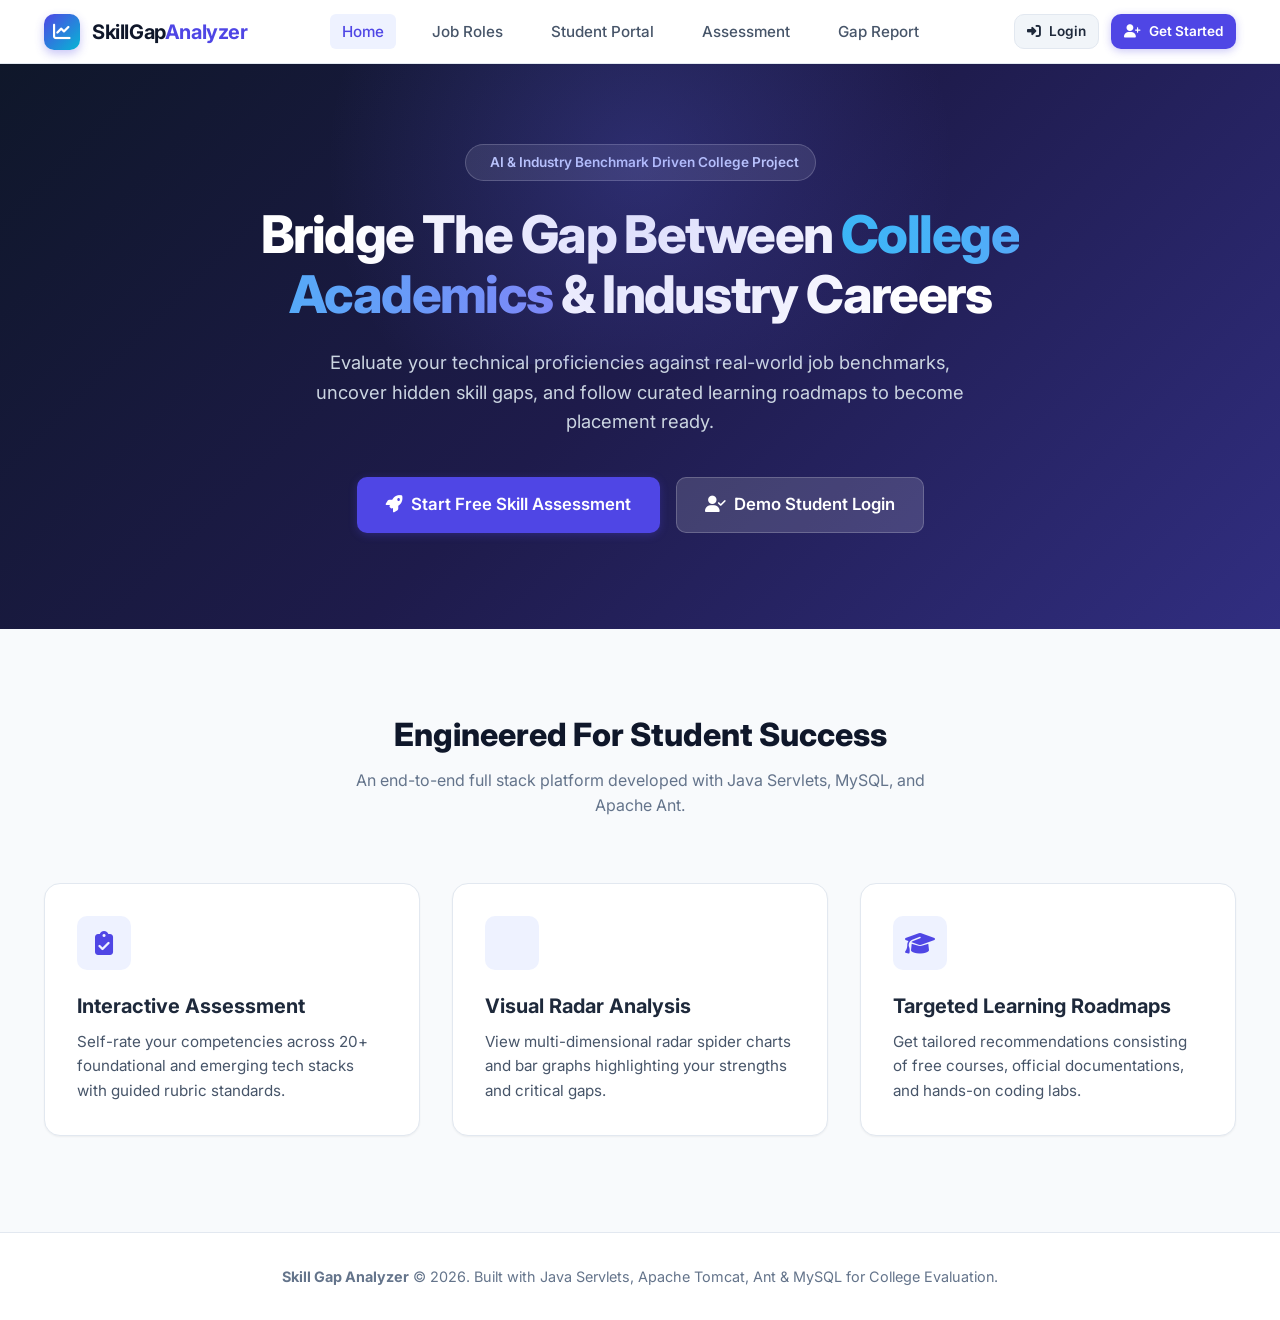
==== WebContent/index.html @ 9c246bdf "feat: complete Skill Gap Analyzer college project with Servlets, MySQL, Ant and Modern UI" ====
<!DOCTYPE html>
<html lang="en">
<head>
  <meta charset="UTF-8">
  <meta name="viewport" content="width=device-width, initial-scale=1.0">
  <title>Skill Gap Analyzer | College Student Placement & Career Readiness Portal</title>
  <link rel="preconnect" href="https://fonts.googleapis.com">
  <link rel="preconnect" href="https://fonts.gstatic.com" crossorigin>
  <link href="https://fonts.googleapis.com/css2?family=Inter:wght@400;500;600;700;800&display=swap" rel="stylesheet">
  <link rel="stylesheet" href="https://cdnjs.cloudflare.com/ajax/libs/font-awesome/6.4.0/css/all.min.css">
  <link rel="stylesheet" href="assets/css/global.css">
  <style>
    .hero-section {
      background: linear-gradient(135deg, #0f172a 0%, #1e1b4b 50%, #312e81 100%);
      color: var(--white);
      padding: 5rem 1.5rem 6rem;
      text-align: center;
      position: relative;
      overflow: hidden;
    }
    .hero-section::before {
      content: "";
      position: absolute;
      top: -100px; left: 50%;
      transform: translateX(-50%);
      width: 800px; height: 400px;
      background: radial-gradient(circle, rgba(99, 102, 241, 0.25) 0%, transparent 70%);
      pointer-events: none;
    }
    .hero-badge {
      display: inline-flex;
      align-items: center;
      gap: 0.5rem;
      background: rgba(255, 255, 255, 0.1);
      border: 1px solid rgba(255, 255, 255, 0.2);
      padding: 0.4rem 1rem;
      border-radius: var(--radius-full);
      font-size: 0.85rem;
      font-weight: 600;
      color: #c7d2fe;
      margin-bottom: 1.5rem;
    }
    .hero-title {
      font-size: 3.25rem;
      font-weight: 800;
      letter-spacing: -0.03em;
      line-height: 1.15;
      max-width: 860px;
      margin: 0 auto 1.5rem;
    }
    .hero-title span {
      background: linear-gradient(90deg, #38bdf8, #818cf8);
      -webkit-background-clip: text;
      -webkit-text-fill-color: transparent;
    }
    .hero-lead {
      font-size: 1.15rem;
      color: #cbd5e1;
      max-width: 680px;
      margin: 0 auto 2.5rem;
      line-height: 1.6;
    }
    .hero-cta {
      display: flex;
      justify-content: center;
      gap: 1rem;
      flex-wrap: wrap;
    }
    .feature-grid {
      display: grid;
      grid-template-columns: repeat(auto-fit, minmax(300px, 1fr));
      gap: 2rem;
      margin: 4rem 0;
    }
    .feature-card {
      background: var(--white);
      border: 1px solid var(--slate-200);
      border-radius: var(--radius-lg);
      padding: 2rem;
      box-shadow: var(--shadow-sm);
      transition: all var(--transition-normal);
    }
    .feature-card:hover {
      transform: translateY(-4px);
      box-shadow: var(--shadow-xl);
      border-color: var(--primary);
    }
    .feature-icon {
      width: 54px;
      height: 54px;
      border-radius: var(--radius-md);
      background: var(--primary-light);
      color: var(--primary);
      display: flex;
      align-items: center;
      justify-content: center;
      font-size: 1.5rem;
      margin-bottom: 1.25rem;
    }
    @media (max-width: 768px) {
      .hero-title { font-size: 2.25rem; }
    }
  </style>
</head>
<body>

  <!-- Navigation Bar -->
  <nav class="navbar">
    <div class="nav-container">
      <a href="index.html" class="brand-logo">
        <div class="brand-icon"><i class="fas fa-chart-line"></i></div>
        <span>SkillGap<span style="color: var(--primary);">Analyzer</span></span>
      </a>

      <ul class="nav-links">
        <li><a href="index.html" class="nav-link active">Home</a></li>
        <li><a href="roles.html" class="nav-link">Job Roles</a></li>
        <li><a href="dashboard.html" class="nav-link">Student Portal</a></li>
        <li><a href="assessment.html" class="nav-link">Assessment</a></li>
        <li><a href="analysis.html" class="nav-link">Gap Report</a></li>
      </ul>

      <div class="nav-auth">
        <a href="login.html" class="btn btn-secondary btn-sm"><i class="fas fa-sign-in-alt"></i> Login</a>
        <a href="register.html" class="btn btn-primary btn-sm"><i class="fas fa-user-plus"></i> Get Started</a>
      </div>
    </div>
  </nav>

  <!-- Hero Section -->
  <section class="hero-section">
    <div class="hero-badge">
      <i class="fas fa-sparkles"></i> AI & Industry Benchmark Driven College Project
    </div>
    <h1 class="hero-title">Bridge The Gap Between <span>College Academics</span> & Industry Careers</h1>
    <p class="hero-lead">
      Evaluate your technical proficiencies against real-world job benchmarks, uncover hidden skill gaps, and follow curated learning roadmaps to become placement ready.
    </p>
    <div class="hero-cta">
      <a href="register.html" class="btn btn-primary btn-lg">
        <i class="fas fa-rocket"></i> Start Free Skill Assessment
      </a>
      <a href="login.html" class="btn btn-secondary btn-lg" style="background: rgba(255,255,255,0.15); color: white; border: 1px solid rgba(255,255,255,0.2);">
        <i class="fas fa-user-check"></i> Demo Student Login
      </a>
    </div>
  </section>

  <!-- Main Container -->
  <main class="main-content">
    <div style="text-align: center; max-width: 600px; margin: 3rem auto 1rem;">
      <h2 style="font-size: 2rem; font-weight: 800; color: var(--dark-900);">Engineered For Student Success</h2>
      <p style="color: var(--slate-500); margin-top: 0.5rem;">
        An end-to-end full stack platform developed with Java Servlets, MySQL, and Apache Ant.
      </p>
    </div>

    <!-- Features Grid -->
    <div class="feature-grid">
      <div class="feature-card">
        <div class="feature-icon"><i class="fas fa-clipboard-check"></i></div>
        <h3 style="font-size: 1.25rem; font-weight: 700; margin-bottom: 0.5rem;">Interactive Assessment</h3>
        <p style="color: var(--slate-600); font-size: 0.95rem;">
          Self-rate your competencies across 20+ foundational and emerging tech stacks with guided rubric standards.
        </p>
      </div>

      <div class="feature-card">
        <div class="feature-icon"><i class="fas fa-radar"></i></div>
        <h3 style="font-size: 1.25rem; font-weight: 700; margin-bottom: 0.5rem;">Visual Radar Analysis</h3>
        <p style="color: var(--slate-600); font-size: 0.95rem;">
          View multi-dimensional radar spider charts and bar graphs highlighting your strengths and critical gaps.
        </p>
      </div>

      <div class="feature-card">
        <div class="feature-icon"><i class="fas fa-graduation-cap"></i></div>
        <h3 style="font-size: 1.25rem; font-weight: 700; margin-bottom: 0.5rem;">Targeted Learning Roadmaps</h3>
        <p style="color: var(--slate-600); font-size: 0.95rem;">
          Get tailored recommendations consisting of free courses, official documentations, and hands-on coding labs.
        </p>
      </div>
    </div>
  </main>

  <!-- Footer -->
  <footer class="footer">
    <p><strong>Skill Gap Analyzer</strong> &copy; 2026. Built with Java Servlets, Apache Tomcat, Ant & MySQL for College Evaluation.</p>
  </footer>

  <script src="assets/js/api.js"></script>
</body>
</html>
---- WebContent/assets/css/global.css ----
/* =====================================================================
   Skill Gap Analyzer - Global Stylesheet
   Modern, Clean, Responsive Design System
   ===================================================================== */

:root {
  --primary: #4f46e5;
  --primary-hover: #4338ca;
  --primary-light: #eef2ff;
  --primary-subtle: rgba(79, 70, 229, 0.1);
  --secondary: #06b6d4;
  --secondary-hover: #0891b2;
  --accent: #8b5cf6;

  --success: #10b981;
  --success-bg: #ecfdf5;
  --warning: #f59e0b;
  --warning-bg: #fffbeb;
  --danger: #ef4444;
  --danger-bg: #fef2f2;
  --info: #3b82f6;

  --dark-900: #0f172a;
  --dark-800: #1e293b;
  --dark-700: #334155;
  --slate-600: #475569;
  --slate-500: #64748b;
  --slate-400: #94a3b8;
  --slate-300: #cbd5e1;
  --slate-200: #e2e8f0;
  --slate-100: #f1f5f9;
  --slate-50: #f8fafc;
  --white: #ffffff;

  --font-sans: 'Inter', -apple-system, BlinkMacSystemFont, 'Segoe UI', Roboto, sans-serif;
  --radius-sm: 6px;
  --radius-md: 10px;
  --radius-lg: 16px;
  --radius-full: 9999px;

  --shadow-sm: 0 1px 2px 0 rgba(0, 0, 0, 0.05);
  --shadow-md: 0 4px 6px -1px rgba(0, 0, 0, 0.08), 0 2px 4px -2px rgba(0, 0, 0, 0.05);
  --shadow-lg: 0 10px 15px -3px rgba(0, 0, 0, 0.08), 0 4px 6px -4px rgba(0, 0, 0, 0.04);
  --shadow-xl: 0 20px 25px -5px rgba(0, 0, 0, 0.1), 0 8px 10px -6px rgba(0, 0, 0, 0.06);

  --transition-fast: 0.15s ease;
  --transition-normal: 0.25s ease;
}

*, *::before, *::after {
  box-sizing: border-box;
  margin: 0;
  padding: 0;
}

body {
  font-family: var(--font-sans);
  background-color: var(--slate-50);
  color: var(--dark-800);
  line-height: 1.6;
  min-height: 100vh;
  display: flex;
  flex-direction: column;
}

a {
  color: var(--primary);
  text-decoration: none;
  transition: color var(--transition-fast);
}

a:hover {
  color: var(--primary-hover);
}

/* ================= Navbar ================= */
.navbar {
  background: var(--white);
  border-bottom: 1px solid var(--slate-200);
  position: sticky;
  top: 0;
  z-index: 100;
  box-shadow: var(--shadow-sm);
}

.nav-container {
  max-width: 1240px;
  margin: 0 auto;
  padding: 0.85rem 1.5rem;
  display: flex;
  align-items: center;
  justify-content: space-between;
}

.brand-logo {
  display: flex;
  align-items: center;
  gap: 0.75rem;
  font-weight: 700;
  font-size: 1.25rem;
  color: var(--dark-900);
  letter-spacing: -0.02em;
}

.brand-icon {
  width: 36px;
  height: 36px;
  background: linear-gradient(135deg, var(--primary), var(--secondary));
  color: var(--white);
  border-radius: var(--radius-md);
  display: flex;
  align-items: center;
  justify-content: center;
  font-size: 1.1rem;
  box-shadow: 0 4px 10px rgba(79, 70, 229, 0.3);
}

.nav-links {
  display: flex;
  align-items: center;
  list-style: none;
  gap: 1.5rem;
}

.nav-link {
  color: var(--slate-600);
  font-weight: 500;
  font-size: 0.95rem;
  padding: 0.5rem 0.75rem;
  border-radius: var(--radius-sm);
  transition: all var(--transition-fast);
}

.nav-link:hover, .nav-link.active {
  color: var(--primary);
  background: var(--primary-light);
}

.nav-auth {
  display: flex;
  align-items: center;
  gap: 0.75rem;
}

/* ================= Buttons ================= */
.btn {
  display: inline-flex;
  align-items: center;
  justify-content: center;
  gap: 0.5rem;
  font-weight: 600;
  font-size: 0.925rem;
  padding: 0.6rem 1.25rem;
  border-radius: var(--radius-md);
  cursor: pointer;
  border: 1px solid transparent;
  transition: all var(--transition-normal);
  text-align: center;
}

.btn-primary {
  background: var(--primary);
  color: var(--white);
  box-shadow: 0 2px 8px rgba(79, 70, 229, 0.3);
}

.btn-primary:hover {
  background: var(--primary-hover);
  color: var(--white);
  box-shadow: 0 4px 12px rgba(79, 70, 229, 0.4);
  transform: translateY(-1px);
}

.btn-secondary {
  background: var(--slate-100);
  color: var(--dark-800);
  border-color: var(--slate-200);
}

.btn-secondary:hover {
  background: var(--slate-200);
  color: var(--dark-900);
}

.btn-outline {
  background: transparent;
  color: var(--primary);
  border-color: var(--primary);
}

.btn-outline:hover {
  background: var(--primary-light);
}

.btn-danger {
  background: var(--danger);
  color: var(--white);
}

.btn-danger:hover {
  background: #dc2626;
}

.btn-sm {
  padding: 0.35rem 0.75rem;
  font-size: 0.85rem;
}

.btn-lg {
  padding: 0.85rem 1.75rem;
  font-size: 1.05rem;
}

/* ================= Layout & Containers ================= */
.main-content {
  flex: 1;
  max-width: 1240px;
  width: 100%;
  margin: 0 auto;
  padding: 2rem 1.5rem;
}

.page-header {
  margin-bottom: 2rem;
  display: flex;
  justify-content: space-between;
  align-items: flex-start;
  flex-wrap: wrap;
  gap: 1rem;
}

.page-title {
  font-size: 1.85rem;
  font-weight: 800;
  color: var(--dark-900);
  letter-spacing: -0.025em;
}

.page-subtitle {
  color: var(--slate-500);
  font-size: 1rem;
  margin-top: 0.35rem;
}

/* ================= Cards ================= */
.card {
  background: var(--white);
  border: 1px solid var(--slate-200);
  border-radius: var(--radius-lg);
  padding: 1.5rem;
  box-shadow: var(--shadow-sm);
  transition: box-shadow var(--transition-normal);
}

.card:hover {
  box-shadow: var(--shadow-md);
}

.card-header {
  display: flex;
  align-items: center;
  justify-content: space-between;
  margin-bottom: 1.25rem;
  padding-bottom: 0.75rem;
  border-bottom: 1px solid var(--slate-100);
}

.card-title {
  font-size: 1.15rem;
  font-weight: 700;
  color: var(--dark-900);
}

/* ================= Badges ================= */
.badge {
  display: inline-flex;
  align-items: center;
  gap: 0.35rem;
  padding: 0.25rem 0.65rem;
  border-radius: var(--radius-full);
  font-size: 0.75rem;
  font-weight: 600;
  text-transform: uppercase;
  letter-spacing: 0.03em;
}

.badge-success {
  background: var(--success-bg);
  color: #065f46;
  border: 1px solid #a7f3d0;
}

.badge-warning {
  background: var(--warning-bg);
  color: #92400e;
  border: 1px solid #fde68a;
}

.badge-danger {
  background: var(--danger-bg);
  color: #991b1b;
  border: 1px solid #fecaca;
}

.badge-primary {
  background: var(--primary-light);
  color: var(--primary);
  border: 1px solid #c7d2fe;
}

/* ================= Alerts / Toasts ================= */
.toast-container {
  position: fixed;
  top: 1.5rem;
  right: 1.5rem;
  z-index: 9999;
  display: flex;
  flex-direction: column;
  gap: 0.75rem;
}

.toast {
  padding: 1rem 1.25rem;
  border-radius: var(--radius-md);
  background: var(--white);
  box-shadow: var(--shadow-xl);
  display: flex;
  align-items: center;
  gap: 0.75rem;
  min-width: 300px;
  animation: slideIn 0.3s ease;
  border-left: 4px solid var(--primary);
}

.toast-success { border-left-color: var(--success); }
.toast-error { border-left-color: var(--danger); }
.toast-warning { border-left-color: var(--warning); }

@keyframes slideIn {
  from { transform: translateX(100%); opacity: 0; }
  to { transform: translateX(0); opacity: 1; }
}

/* ================= Footer ================= */
.footer {
  background: var(--white);
  border-top: 1px solid var(--slate-200);
  padding: 2rem 1.5rem;
  margin-top: auto;
  text-align: center;
  color: var(--slate-500);
  font-size: 0.9rem;
}

/* Responsive adjustments */
@media (max-width: 768px) {
  .nav-links {
    display: none; /* toggleable on mobile */
  }
}
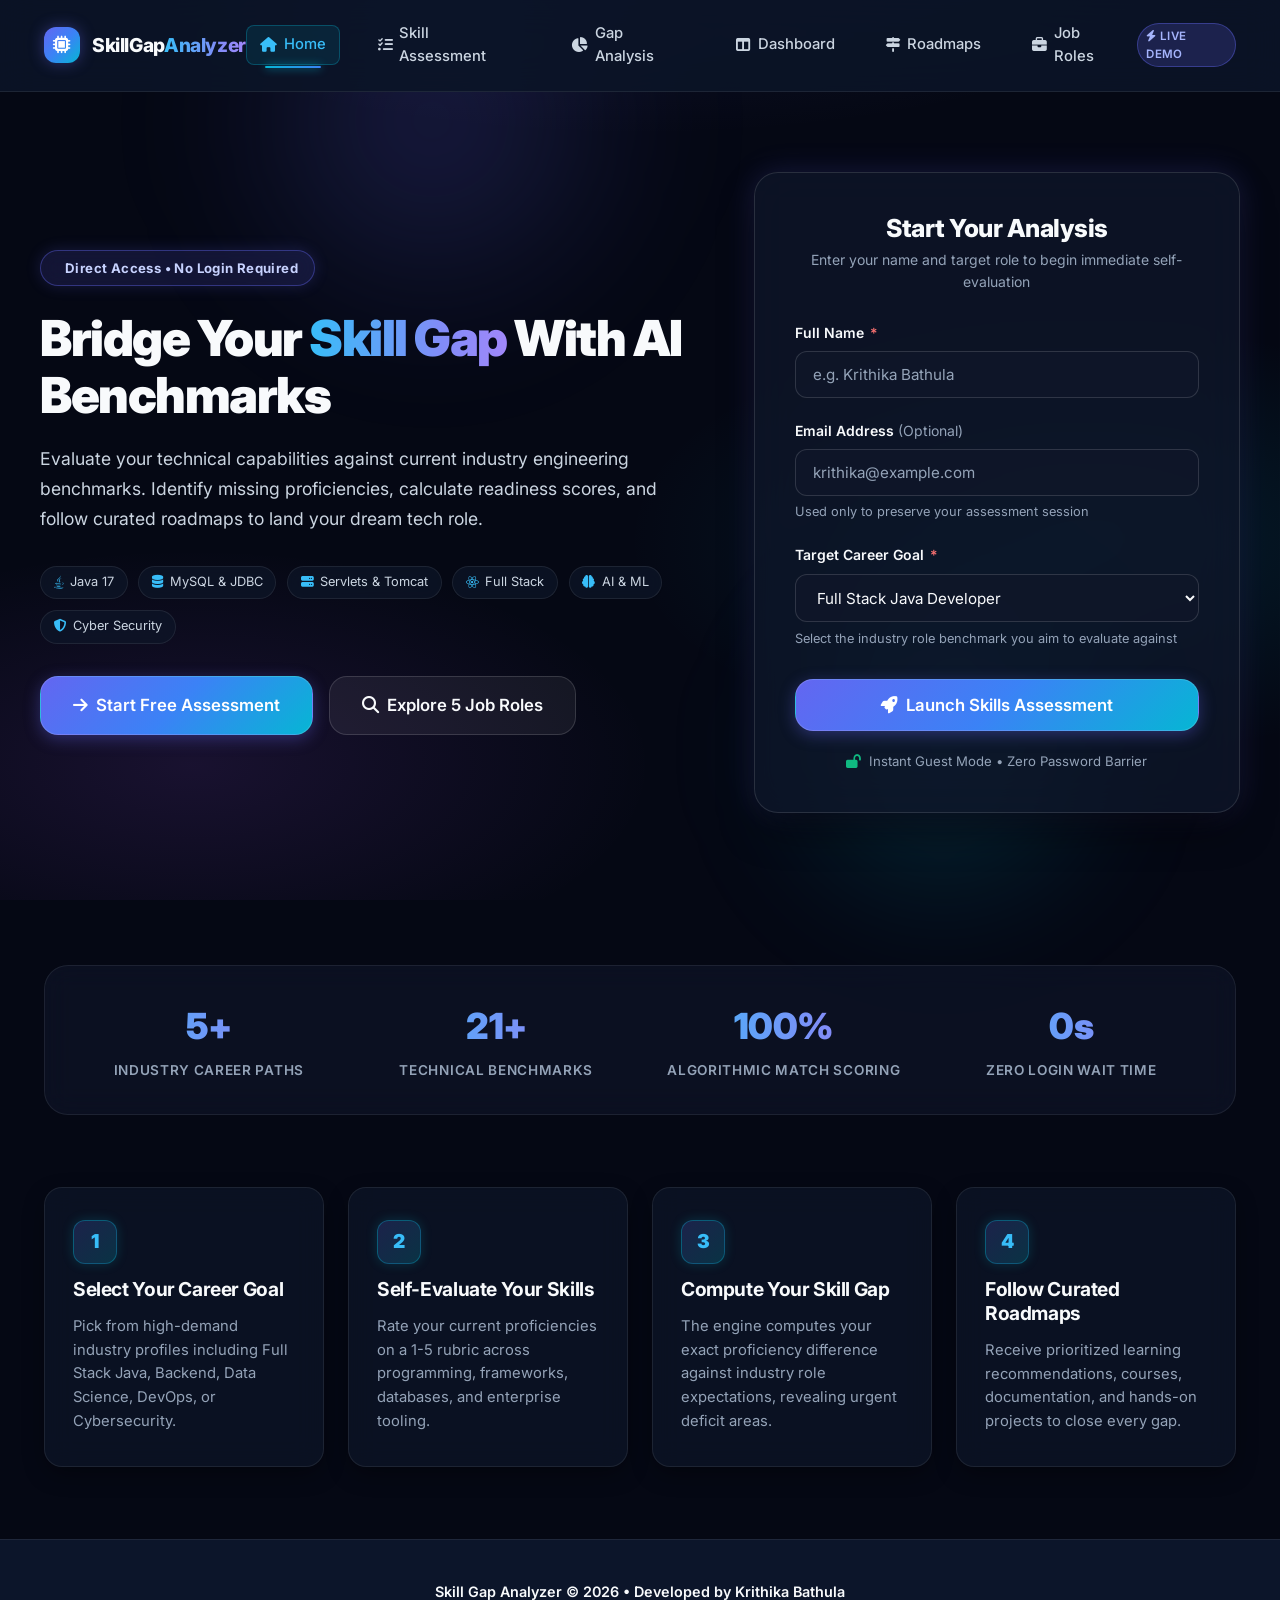
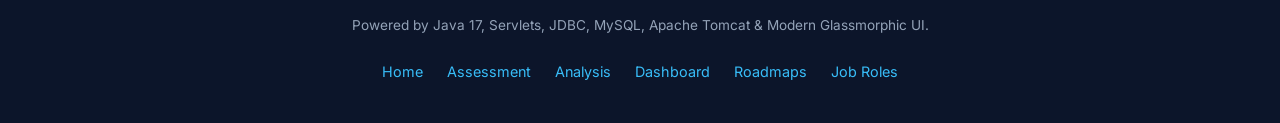
==== commit a4e1c9e8: "feat: futuristic dark navy theme, interactive animations, and login-free live demo" ====
--- a/WebContent/index.html
+++ b/WebContent/index.html
@@ -3,191 +3,549 @@
 <head>
   <meta charset="UTF-8">
   <meta name="viewport" content="width=device-width, initial-scale=1.0">
-  <title>Skill Gap Analyzer | College Student Placement & Career Readiness Portal</title>
+  <title>Skill Gap Analyzer | AI-Powered Student Skills Analysis Portal</title>
   <link rel="preconnect" href="https://fonts.googleapis.com">
   <link rel="preconnect" href="https://fonts.gstatic.com" crossorigin>
-  <link href="https://fonts.googleapis.com/css2?family=Inter:wght@400;500;600;700;800&display=swap" rel="stylesheet">
+  <link href="https://fonts.googleapis.com/css2?family=Inter:wght@400;500;600;700;800;900&display=swap" rel="stylesheet">
   <link rel="stylesheet" href="https://cdnjs.cloudflare.com/ajax/libs/font-awesome/6.4.0/css/all.min.css">
   <link rel="stylesheet" href="assets/css/global.css">
   <style>
-    .hero-section {
-      background: linear-gradient(135deg, #0f172a 0%, #1e1b4b 50%, #312e81 100%);
-      color: var(--white);
-      padding: 5rem 1.5rem 6rem;
-      text-align: center;
+    /* Hero section with futuristic glowing atmosphere */
+    .welcome-hero {
       position: relative;
+      padding: 5rem 1.5rem 4rem;
       overflow: hidden;
     }
-    .hero-section::before {
-      content: "";
+    .hero-glow-1 {
       position: absolute;
-      top: -100px; left: 50%;
-      transform: translateX(-50%);
-      width: 800px; height: 400px;
-      background: radial-gradient(circle, rgba(99, 102, 241, 0.25) 0%, transparent 70%);
+      top: -120px;
+      left: 15%;
+      width: 480px;
+      height: 480px;
+      background: radial-gradient(circle, rgba(99, 102, 241, 0.22) 0%, rgba(99, 102, 241, 0) 70%);
+      filter: blur(60px);
       pointer-events: none;
+      animation: floatOrb 10s ease-in-out infinite alternate;
+    }
+    .hero-glow-2 {
+      position: absolute;
+      bottom: -60px;
+      right: 10%;
+      width: 420px;
+      height: 420px;
+      background: radial-gradient(circle, rgba(6, 182, 212, 0.2) 0%, rgba(6, 182, 212, 0) 70%);
+      filter: blur(50px);
+      pointer-events: none;
+      animation: floatOrb 12s ease-in-out infinite alternate-reverse;
+    }
+    .hero-container {
+      max-width: 1200px;
+      margin: 0 auto;
+      display: grid;
+      grid-template-columns: 1.15fr 0.85fr;
+      gap: 3.5rem;
+      align-items: center;
+      position: relative;
+      z-index: 1;
     }
     .hero-badge {
       display: inline-flex;
       align-items: center;
       gap: 0.5rem;
-      background: rgba(255, 255, 255, 0.1);
-      border: 1px solid rgba(255, 255, 255, 0.2);
+      background: rgba(99, 102, 241, 0.15);
+      border: 1px solid rgba(99, 102, 241, 0.4);
+      color: #c7d2fe;
       padding: 0.4rem 1rem;
       border-radius: var(--radius-full);
-      font-size: 0.85rem;
-      font-weight: 600;
-      color: #c7d2fe;
+      font-size: 0.825rem;
+      font-weight: 700;
+      letter-spacing: 0.03em;
       margin-bottom: 1.5rem;
+      backdrop-filter: blur(10px);
+      box-shadow: 0 0 15px rgba(99, 102, 241, 0.2);
+    }
+    .hero-badge i {
+      color: #38bdf8;
     }
     .hero-title {
-      font-size: 3.25rem;
+      font-size: 3.1rem;
+      font-weight: 900;
+      color: var(--text-primary);
+      line-height: 1.15;
+      letter-spacing: -0.03em;
+      margin-bottom: 1.25rem;
+    }
+    .hero-desc {
+      font-size: 1.1rem;
+      color: var(--text-secondary);
+      line-height: 1.7;
+      margin-bottom: 2rem;
+    }
+    .floating-tech-row {
+      display: flex;
+      flex-wrap: wrap;
+      gap: 0.65rem;
+      margin-bottom: 2rem;
+    }
+    .tech-pill {
+      display: inline-flex;
+      align-items: center;
+      gap: 0.4rem;
+      padding: 0.35rem 0.8rem;
+      border-radius: var(--radius-full);
+      background: rgba(15, 23, 42, 0.65);
+      border: 1px solid rgba(255, 255, 255, 0.08);
+      font-size: 0.8rem;
+      color: var(--text-secondary);
+      backdrop-filter: blur(8px);
+      transition: all var(--transition-fast);
+    }
+    .tech-pill:hover {
+      border-color: rgba(99, 102, 241, 0.5);
+      color: var(--text-primary);
+      transform: translateY(-2px);
+    }
+    .tech-pill i {
+      color: #38bdf8;
+    }
+
+    /* Welcome Setup Card */
+    .welcome-card {
+      background: rgba(15, 23, 42, 0.78);
+      backdrop-filter: blur(20px);
+      -webkit-backdrop-filter: blur(20px);
+      border: 1px solid rgba(255, 255, 255, 0.12);
+      border-radius: var(--radius-xl);
+      padding: 2.5rem;
+      box-shadow: 0 20px 40px -10px rgba(0, 0, 0, 0.7), 0 0 30px rgba(99, 102, 241, 0.2);
+      position: relative;
+      overflow: hidden;
+      transition: all var(--transition-normal);
+    }
+    .welcome-card:hover {
+      border-color: rgba(99, 102, 241, 0.45);
+      box-shadow: 0 24px 50px -10px rgba(0, 0, 0, 0.8), 0 0 40px rgba(99, 102, 241, 0.3);
+    }
+    .welcome-card-header {
+      text-align: center;
+      margin-bottom: 1.75rem;
+    }
+    .welcome-card-header h2 {
+      font-size: 1.55rem;
       font-weight: 800;
-      letter-spacing: -0.03em;
-      line-height: 1.15;
-      max-width: 860px;
-      margin: 0 auto 1.5rem;
-    }
-    .hero-title span {
-      background: linear-gradient(90deg, #38bdf8, #818cf8);
-      -webkit-background-clip: text;
-      -webkit-text-fill-color: transparent;
-    }
-    .hero-lead {
-      font-size: 1.15rem;
-      color: #cbd5e1;
-      max-width: 680px;
-      margin: 0 auto 2.5rem;
-      line-height: 1.6;
-    }
-    .hero-cta {
+      color: var(--text-primary);
+    }
+    .welcome-card-header p {
+      font-size: 0.875rem;
+      color: var(--text-muted);
+      margin-top: 0.35rem;
+    }
+
+    /* Workflow Cards */
+    .workflow-grid {
+      display: grid;
+      grid-template-columns: repeat(auto-fit, minmax(260px, 1fr));
+      gap: 1.5rem;
+      margin: 4.5rem 0 2.5rem;
+    }
+    .workflow-card {
+      background: rgba(15, 23, 42, 0.65);
+      backdrop-filter: blur(14px);
+      border: 1px solid rgba(255, 255, 255, 0.08);
+      border-radius: var(--radius-lg);
+      padding: 2rem 1.75rem;
+      box-shadow: var(--shadow-md);
+      transition: all var(--transition-normal);
       display: flex;
-      justify-content: center;
-      gap: 1rem;
-      flex-wrap: wrap;
-    }
-    .feature-grid {
-      display: grid;
-      grid-template-columns: repeat(auto-fit, minmax(300px, 1fr));
-      gap: 2rem;
-      margin: 4rem 0;
-    }
-    .feature-card {
-      background: var(--white);
-      border: 1px solid var(--slate-200);
-      border-radius: var(--radius-lg);
-      padding: 2rem;
-      box-shadow: var(--shadow-sm);
-      transition: all var(--transition-normal);
-    }
-    .feature-card:hover {
-      transform: translateY(-4px);
-      box-shadow: var(--shadow-xl);
-      border-color: var(--primary);
-    }
-    .feature-icon {
-      width: 54px;
-      height: 54px;
+      flex-direction: column;
+      gap: 0.85rem;
+      position: relative;
+    }
+    .workflow-card:hover {
+      transform: translateY(-5px);
+      border-color: rgba(6, 182, 212, 0.4);
+      box-shadow: var(--shadow-lg), 0 0 25px rgba(6, 182, 212, 0.2);
+    }
+    .step-number {
+      width: 44px;
+      height: 44px;
+      background: linear-gradient(135deg, rgba(99, 102, 241, 0.2), rgba(6, 182, 212, 0.2));
+      color: #38bdf8;
+      font-weight: 900;
       border-radius: var(--radius-md);
-      background: var(--primary-light);
-      color: var(--primary);
       display: flex;
       align-items: center;
       justify-content: center;
-      font-size: 1.5rem;
-      margin-bottom: 1.25rem;
-    }
-    @media (max-width: 768px) {
-      .hero-title { font-size: 2.25rem; }
+      font-size: 1.2rem;
+      border: 1px solid rgba(6, 182, 212, 0.35);
+      box-shadow: 0 0 12px rgba(6, 182, 212, 0.2);
+    }
+    .workflow-card h3 {
+      font-size: 1.2rem;
+      color: var(--text-primary);
+    }
+    .workflow-card p {
+      color: var(--text-muted);
+      font-size: 0.925rem;
+      line-height: 1.6;
+    }
+
+    /* Stats strip */
+    .stats-strip {
+      display: grid;
+      grid-template-columns: repeat(4, 1fr);
+      gap: 1.5rem;
+      margin: 3.5rem 0 1rem;
+      padding: 2rem;
+      background: rgba(15, 23, 42, 0.6);
+      backdrop-filter: blur(14px);
+      border: 1px solid rgba(255, 255, 255, 0.08);
+      border-radius: var(--radius-xl);
+    }
+    .stat-box {
+      text-align: center;
+    }
+    .stat-val {
+      font-size: 2.25rem;
+      font-weight: 900;
+      color: #38bdf8;
+      letter-spacing: -0.02em;
+    }
+    .stat-label {
+      font-size: 0.85rem;
+      color: var(--text-muted);
+      margin-top: 0.25rem;
+      font-weight: 600;
+      text-transform: uppercase;
+      letter-spacing: 0.05em;
+    }
+
+    @media (max-width: 900px) {
+      .hero-container {
+        grid-template-columns: 1fr;
+        gap: 2.5rem;
+      }
+      .hero-title {
+        font-size: 2.3rem;
+      }
+      .stats-strip {
+        grid-template-columns: repeat(2, 1fr);
+      }
+    }
+    @media (max-width: 550px) {
+      .stats-strip {
+        grid-template-columns: 1fr;
+      }
     }
   </style>
 </head>
 <body>
 
+  <!-- Ambient Glow Orbs -->
+  <div class="hero-glow-1"></div>
+  <div class="hero-glow-2"></div>
+
   <!-- Navigation Bar -->
   <nav class="navbar">
     <div class="nav-container">
-      <a href="index.html" class="brand-logo">
-        <div class="brand-icon"><i class="fas fa-chart-line"></i></div>
-        <span>SkillGap<span style="color: var(--primary);">Analyzer</span></span>
+      <a href="index.html" class="nav-brand">
+        <div class="brand-logo-icon"><i class="fas fa-microchip"></i></div>
+        <span>SkillGap<span class="gradient-text">Analyzer</span></span>
       </a>
 
       <ul class="nav-links">
-        <li><a href="index.html" class="nav-link active">Home</a></li>
-        <li><a href="roles.html" class="nav-link">Job Roles</a></li>
-        <li><a href="dashboard.html" class="nav-link">Student Portal</a></li>
-        <li><a href="assessment.html" class="nav-link">Assessment</a></li>
-        <li><a href="analysis.html" class="nav-link">Gap Report</a></li>
+        <li><a href="index.html" class="nav-link active"><i class="fas fa-home"></i> Home</a></li>
+        <li><a href="assessment.html" class="nav-link"><i class="fas fa-tasks"></i> Skill Assessment</a></li>
+        <li><a href="analysis.html" class="nav-link"><i class="fas fa-chart-pie"></i> Gap Analysis</a></li>
+        <li><a href="dashboard.html" class="nav-link"><i class="fas fa-columns"></i> Dashboard</a></li>
+        <li><a href="recommendations.html" class="nav-link"><i class="fas fa-map-signs"></i> Roadmaps</a></li>
+        <li><a href="roles.html" class="nav-link"><i class="fas fa-briefcase"></i> Job Roles</a></li>
       </ul>
 
-      <div class="nav-auth">
-        <a href="login.html" class="btn btn-secondary btn-sm"><i class="fas fa-sign-in-alt"></i> Login</a>
-        <a href="register.html" class="btn btn-primary btn-sm"><i class="fas fa-user-plus"></i> Get Started</a>
+      <div style="display: flex; align-items: center; gap: 0.75rem;">
+        <span class="nav-tag"><i class="fas fa-bolt"></i> Live Demo</span>
       </div>
     </div>
   </nav>
 
   <!-- Hero Section -->
-  <section class="hero-section">
-    <div class="hero-badge">
-      <i class="fas fa-sparkles"></i> AI & Industry Benchmark Driven College Project
-    </div>
-    <h1 class="hero-title">Bridge The Gap Between <span>College Academics</span> & Industry Careers</h1>
-    <p class="hero-lead">
-      Evaluate your technical proficiencies against real-world job benchmarks, uncover hidden skill gaps, and follow curated learning roadmaps to become placement ready.
-    </p>
-    <div class="hero-cta">
-      <a href="register.html" class="btn btn-primary btn-lg">
-        <i class="fas fa-rocket"></i> Start Free Skill Assessment
-      </a>
-      <a href="login.html" class="btn btn-secondary btn-lg" style="background: rgba(255,255,255,0.15); color: white; border: 1px solid rgba(255,255,255,0.2);">
-        <i class="fas fa-user-check"></i> Demo Student Login
-      </a>
+  <section class="welcome-hero">
+    <div class="hero-container">
+
+      <!-- Left Column: Vision & Features -->
+      <div>
+        <div class="hero-badge">
+          <i class="fas fa-sparkles"></i>
+          <span>Direct Access &bull; No Login Required</span>
+        </div>
+
+        <h1 class="hero-title">
+          Bridge Your <span class="gradient-text">Skill Gap</span> With AI Benchmarks
+        </h1>
+
+        <p class="hero-desc">
+          Evaluate your technical capabilities against current industry engineering benchmarks. Identify missing proficiencies, calculate readiness scores, and follow curated roadmaps to land your dream tech role.
+        </p>
+
+        <!-- Floating tech pill indicators -->
+        <div class="floating-tech-row">
+          <span class="tech-pill"><i class="fab fa-java"></i> Java 17</span>
+          <span class="tech-pill"><i class="fas fa-database"></i> MySQL & JDBC</span>
+          <span class="tech-pill"><i class="fas fa-server"></i> Servlets & Tomcat</span>
+          <span class="tech-pill"><i class="fab fa-react"></i> Full Stack</span>
+          <span class="tech-pill"><i class="fas fa-brain"></i> AI & ML</span>
+          <span class="tech-pill"><i class="fas fa-shield-alt"></i> Cyber Security</span>
+        </div>
+
+        <div style="display: flex; gap: 1rem; align-items: center; flex-wrap: wrap;">
+          <a href="#startSection" class="btn btn-primary btn-lg">
+            <i class="fas fa-arrow-right"></i> Start Free Assessment
+          </a>
+          <a href="roles.html" class="btn btn-secondary btn-lg">
+            <i class="fas fa-search"></i> Explore 5 Job Roles
+          </a>
+        </div>
+      </div>
+
+      <!-- Right Column: Welcome Setup Card -->
+      <div id="startSection">
+        <div class="welcome-card">
+          <div class="welcome-card-header">
+            <h2>Start Your Analysis</h2>
+            <p>Enter your name and target role to begin immediate self-evaluation</p>
+          </div>
+
+          <form id="welcomeForm" onsubmit="handleStartAnalysis(event)">
+            <div class="form-group">
+              <label class="form-label" for="userName">
+                Full Name <span class="required">*</span>
+              </label>
+              <input 
+                type="text" 
+                id="userName" 
+                name="userName" 
+                class="form-control" 
+                placeholder="e.g. Krithika Bathula" 
+                required 
+                autocomplete="name"
+              >
+              <div class="form-error" id="nameError">Please enter your name to continue</div>
+            </div>
+
+            <div class="form-group">
+              <label class="form-label" for="userEmail">
+                Email Address <span style="font-weight: 400; color: var(--text-muted);">(Optional)</span>
+              </label>
+              <input 
+                type="email" 
+                id="userEmail" 
+                name="userEmail" 
+                class="form-control" 
+                placeholder="krithika@example.com" 
+                autocomplete="email"
+              >
+              <div class="form-hint">Used only to preserve your assessment session</div>
+            </div>
+
+            <div class="form-group">
+              <label class="form-label" for="careerGoal">
+                Target Career Goal <span class="required">*</span>
+              </label>
+              <select id="careerGoal" name="careerGoal" class="form-select" required>
+                <option value="1" selected>Full Stack Java Developer</option>
+                <option value="2">Backend Java Engineer</option>
+                <option value="3">Data Scientist / AI Engineer</option>
+                <option value="4">DevOps & Cloud Engineer</option>
+                <option value="5">Cybersecurity Analyst</option>
+              </select>
+              <div class="form-hint">Select the industry role benchmark you aim to evaluate against</div>
+            </div>
+
+            <button type="submit" id="startBtn" class="btn btn-primary btn-lg" style="width: 100%; margin-top: 0.5rem;">
+              <i class="fas fa-rocket"></i> Launch Skills Assessment
+            </button>
+
+            <div style="text-align: center; margin-top: 1.25rem; font-size: 0.825rem; color: var(--text-muted); display: flex; align-items: center; justify-content: center; gap: 0.5rem;">
+              <i class="fas fa-lock-open" style="color: #10b981;"></i>
+              <span>Instant Guest Mode &bull; Zero Password Barrier</span>
+            </div>
+          </form>
+        </div>
+      </div>
+
     </div>
   </section>
 
-  <!-- Main Container -->
-  <main class="main-content">
-    <div style="text-align: center; max-width: 600px; margin: 3rem auto 1rem;">
-      <h2 style="font-size: 2rem; font-weight: 800; color: var(--dark-900);">Engineered For Student Success</h2>
-      <p style="color: var(--slate-500); margin-top: 0.5rem;">
-        An end-to-end full stack platform developed with Java Servlets, MySQL, and Apache Ant.
-      </p>
+  <!-- Main Container: Stats & Workflow -->
+  <main class="container">
+
+    <!-- Key Platform Metrics -->
+    <div class="stats-strip">
+      <div class="stat-box">
+        <div class="stat-val gradient-text">5+</div>
+        <div class="stat-label">Industry Career Paths</div>
+      </div>
+      <div class="stat-box">
+        <div class="stat-val gradient-text">21+</div>
+        <div class="stat-label">Technical Benchmarks</div>
+      </div>
+      <div class="stat-box">
+        <div class="stat-val gradient-text">100%</div>
+        <div class="stat-label">Algorithmic Match Scoring</div>
+      </div>
+      <div class="stat-box">
+        <div class="stat-val gradient-text">0s</div>
+        <div class="stat-label">Zero Login Wait Time</div>
+      </div>
     </div>
 
-    <!-- Features Grid -->
-    <div class="feature-grid">
-      <div class="feature-card">
-        <div class="feature-icon"><i class="fas fa-clipboard-check"></i></div>
-        <h3 style="font-size: 1.25rem; font-weight: 700; margin-bottom: 0.5rem;">Interactive Assessment</h3>
-        <p style="color: var(--slate-600); font-size: 0.95rem;">
-          Self-rate your competencies across 20+ foundational and emerging tech stacks with guided rubric standards.
+    <!-- 4-Step Analysis Journey -->
+    <div class="workflow-grid">
+      <div class="workflow-card">
+        <div class="step-number">1</div>
+        <h3>Select Your Career Goal</h3>
+        <p>
+          Pick from high-demand industry profiles including Full Stack Java, Backend, Data Science, DevOps, or Cybersecurity.
         </p>
       </div>
 
-      <div class="feature-card">
-        <div class="feature-icon"><i class="fas fa-radar"></i></div>
-        <h3 style="font-size: 1.25rem; font-weight: 700; margin-bottom: 0.5rem;">Visual Radar Analysis</h3>
-        <p style="color: var(--slate-600); font-size: 0.95rem;">
-          View multi-dimensional radar spider charts and bar graphs highlighting your strengths and critical gaps.
+      <div class="workflow-card">
+        <div class="step-number">2</div>
+        <h3>Self-Evaluate Your Skills</h3>
+        <p>
+          Rate your current proficiencies on a 1-5 rubric across programming, frameworks, databases, and enterprise tooling.
         </p>
       </div>
 
-      <div class="feature-card">
-        <div class="feature-icon"><i class="fas fa-graduation-cap"></i></div>
-        <h3 style="font-size: 1.25rem; font-weight: 700; margin-bottom: 0.5rem;">Targeted Learning Roadmaps</h3>
-        <p style="color: var(--slate-600); font-size: 0.95rem;">
-          Get tailored recommendations consisting of free courses, official documentations, and hands-on coding labs.
+      <div class="workflow-card">
+        <div class="step-number">3</div>
+        <h3>Compute Your Skill Gap</h3>
+        <p>
+          The engine computes your exact proficiency difference against industry role expectations, revealing urgent deficit areas.
         </p>
       </div>
+
+      <div class="workflow-card">
+        <div class="step-number">4</div>
+        <h3>Follow Curated Roadmaps</h3>
+        <p>
+          Receive prioritized learning recommendations, courses, documentation, and hands-on projects to close every gap.
+        </p>
+      </div>
     </div>
+
   </main>
 
   <!-- Footer -->
   <footer class="footer">
-    <p><strong>Skill Gap Analyzer</strong> &copy; 2026. Built with Java Servlets, Apache Tomcat, Ant & MySQL for College Evaluation.</p>
+    <div style="max-width: 1200px; margin: 0 auto; display: flex; flex-direction: column; align-items: center; gap: 0.75rem;">
+      <p style="color: var(--text-primary); font-weight: 600;">
+        Skill Gap Analyzer &copy; 2026 &bull; Developed by Krithika Bathula
+      </p>
+      <p style="font-size: 0.85rem;">
+        Powered by Java 17, Servlets, JDBC, MySQL, Apache Tomcat &amp; Modern Glassmorphic UI.
+      </p>
+      <div class="footer-links">
+        <a href="index.html">Home</a>
+        <a href="assessment.html">Assessment</a>
+        <a href="analysis.html">Analysis</a>
+        <a href="dashboard.html">Dashboard</a>
+        <a href="recommendations.html">Roadmaps</a>
+        <a href="roles.html">Job Roles</a>
+      </div>
+    </div>
   </footer>
 
+  <div id="toastContainer"></div>
+
   <script src="assets/js/api.js"></script>
+  <script>
+    document.addEventListener('DOMContentLoaded', async () => {
+      // Dynamically populate roles from /api/roles if available
+      try {
+        const res = await API.get('/api/roles');
+        if (res?.data && Array.isArray(res.data) && res.data.length > 0) {
+          const select = document.getElementById('careerGoal');
+          select.innerHTML = res.data.map(r => `
+            <option value="${r.id}">${r.title}</option>
+          `).join('');
+        }
+      } catch (e) {
+        console.log('Using default roles catalog');
+      }
+
+      // Check if user has an existing session
+      try {
+        const saved = sessionStorage.getItem('skillgap_user');
+        if (saved) {
+          const parsed = JSON.parse(saved);
+          if (parsed.fullName) document.getElementById('userName').value = parsed.fullName;
+          if (parsed.email) document.getElementById('userEmail').value = parsed.email;
+          if (parsed.targetRoleId) document.getElementById('careerGoal').value = parsed.targetRoleId;
+        }
+      } catch (e) {}
+    });
+
+    async function handleStartAnalysis(event) {
+      event.preventDefault();
+
+      const nameInput = document.getElementById('userName');
+      const emailInput = document.getElementById('userEmail');
+      const roleSelect = document.getElementById('careerGoal');
+      const nameError = document.getElementById('nameError');
+      const startBtn = document.getElementById('startBtn');
+
+      const fullName = (nameInput.value || '').trim();
+      const email = (emailInput.value || '').trim();
+      const targetRoleId = parseInt(roleSelect.value, 10) || 1;
+      const targetRoleTitle = roleSelect.options[roleSelect.selectedIndex]?.text || 'Full Stack Java Developer';
+
+      if (!fullName) {
+        nameInput.classList.add('is-invalid');
+        nameError.classList.add('active');
+        nameInput.focus();
+        return;
+      } else {
+        nameInput.classList.remove('is-invalid');
+        nameError.classList.remove('active');
+      }
+
+      startBtn.disabled = true;
+      startBtn.innerHTML = '<i class="fas fa-spinner fa-spin"></i> Initializing Profile...';
+
+      try {
+        const res = await API.post('/api/auth/start', {
+          fullName: fullName,
+          email: email,
+          targetRoleId: targetRoleId
+        });
+
+        const userData = {
+          fullName: fullName,
+          email: email,
+          targetRoleId: targetRoleId,
+          targetRoleTitle: targetRoleTitle,
+          id: res?.data?.id || 1
+        };
+
+        sessionStorage.setItem('skillgap_user', JSON.stringify(userData));
+        API.showToast(`Welcome, ${fullName}! Launching assessment...`, 'success');
+        setTimeout(() => {
+          window.location.href = `${API.getBaseUrl()}/assessment.html`;
+        }, 600);
+
+      } catch (err) {
+        console.warn('Backend start error, continuing with local session:', err);
+        sessionStorage.setItem('skillgap_user', JSON.stringify({
+          fullName: fullName,
+          email: email,
+          targetRoleId: targetRoleId,
+          targetRoleTitle: targetRoleTitle,
+          id: 1
+        }));
+        window.location.href = `${API.getBaseUrl()}/assessment.html`;
+      }
+    }
+  </script>
 </body>
 </html>
--- a/WebContent/assets/css/global.css
+++ b/WebContent/assets/css/global.css
@@ -1,50 +1,77 @@
 /* =====================================================================
-   Skill Gap Analyzer - Global Stylesheet
-   Modern, Clean, Responsive Design System
+   Skill Gap Analyzer - Futuristic AI Platform Design System
+   Dark Navy Theme with Purple / Blue / Cyan Gradients & Glassmorphism
    ===================================================================== */
 
 :root {
-  --primary: #4f46e5;
-  --primary-hover: #4338ca;
-  --primary-light: #eef2ff;
-  --primary-subtle: rgba(79, 70, 229, 0.1);
+  /* Brand Futuristic Gradients */
+  --primary: #6366f1;
+  --primary-hover: #4f46e5;
+  --primary-light: rgba(99, 102, 241, 0.15);
+  --primary-subtle: rgba(99, 102, 241, 0.08);
+
   --secondary: #06b6d4;
   --secondary-hover: #0891b2;
-  --accent: #8b5cf6;
-
+  --secondary-light: rgba(6, 182, 212, 0.15);
+
+  --accent-purple: #a855f7;
+  --accent-blue: #3b82f6;
+  --accent-cyan: #06b6d4;
+
+  --grad-primary: linear-gradient(135deg, #6366f1 0%, #3b82f6 50%, #06b6d4 100%);
+  --grad-purple: linear-gradient(135deg, #c084fc 0%, #8b5cf6 50%, #6366f1 100%);
+  --grad-cyan: linear-gradient(135deg, #06b6d4 0%, #3b82f6 100%);
+  --grad-glow: linear-gradient(90deg, #38bdf8, #818cf8, #c084fc, #38bdf8);
+
+  /* Status Tokens */
   --success: #10b981;
-  --success-bg: #ecfdf5;
+  --success-bg: rgba(16, 185, 129, 0.15);
   --warning: #f59e0b;
-  --warning-bg: #fffbeb;
+  --warning-bg: rgba(245, 158, 11, 0.15);
   --danger: #ef4444;
-  --danger-bg: #fef2f2;
-  --info: #3b82f6;
-
-  --dark-900: #0f172a;
-  --dark-800: #1e293b;
-  --dark-700: #334155;
-  --slate-600: #475569;
-  --slate-500: #64748b;
-  --slate-400: #94a3b8;
-  --slate-300: #cbd5e1;
-  --slate-200: #e2e8f0;
-  --slate-100: #f1f5f9;
-  --slate-50: #f8fafc;
+  --danger-bg: rgba(239, 68, 68, 0.15);
+  --info: #38bdf8;
+  --info-bg: rgba(56, 189, 248, 0.15);
+
+  /* Deep Space Navy Atmosphere */
+  --bg-deep: #050814;
+  --bg-base: #070d1d;
+  --bg-surface: #0c152a;
+  --bg-card: rgba(15, 23, 42, 0.75);
+  --bg-card-hover: rgba(22, 34, 61, 0.85);
+  --bg-glass: rgba(15, 23, 42, 0.65);
+  --bg-glass-strong: rgba(12, 20, 39, 0.9);
+
+  /* Borders & Glows */
+  --border-subtle: rgba(255, 255, 255, 0.08);
+  --border-medium: rgba(255, 255, 255, 0.14);
+  --border-glow: rgba(99, 102, 241, 0.4);
+  --border-glow-cyan: rgba(6, 182, 212, 0.4);
+
+  --shadow-sm: 0 2px 8px rgba(0, 0, 0, 0.3);
+  --shadow-md: 0 8px 24px -4px rgba(0, 0, 0, 0.45);
+  --shadow-lg: 0 16px 36px -8px rgba(0, 0, 0, 0.55);
+  --shadow-glow: 0 0 30px rgba(99, 102, 241, 0.25);
+  --shadow-glow-cyan: 0 0 30px rgba(6, 182, 212, 0.25);
+
+  /* Text Colors */
+  --text-primary: #f8fafc;
+  --text-secondary: #cbd5e1;
+  --text-muted: #94a3b8;
+  --text-dark: #0f172a;
   --white: #ffffff;
 
+  /* Typography & Layout */
   --font-sans: 'Inter', -apple-system, BlinkMacSystemFont, 'Segoe UI', Roboto, sans-serif;
-  --radius-sm: 6px;
-  --radius-md: 10px;
-  --radius-lg: 16px;
+  --radius-sm: 8px;
+  --radius-md: 12px;
+  --radius-lg: 18px;
+  --radius-xl: 24px;
   --radius-full: 9999px;
 
-  --shadow-sm: 0 1px 2px 0 rgba(0, 0, 0, 0.05);
-  --shadow-md: 0 4px 6px -1px rgba(0, 0, 0, 0.08), 0 2px 4px -2px rgba(0, 0, 0, 0.05);
-  --shadow-lg: 0 10px 15px -3px rgba(0, 0, 0, 0.08), 0 4px 6px -4px rgba(0, 0, 0, 0.04);
-  --shadow-xl: 0 20px 25px -5px rgba(0, 0, 0, 0.1), 0 8px 10px -6px rgba(0, 0, 0, 0.06);
-
-  --transition-fast: 0.15s ease;
-  --transition-normal: 0.25s ease;
+  --transition-fast: 0.15s cubic-bezier(0.4, 0, 0.2, 1);
+  --transition-normal: 0.3s cubic-bezier(0.16, 1, 0.3, 1);
+  --transition-bounce: 0.45s cubic-bezier(0.34, 1.56, 0.64, 1);
 }
 
 *, *::before, *::after {
@@ -53,93 +80,243 @@
   padding: 0;
 }
 
+html {
+  scroll-behavior: smooth;
+}
+
 body {
   font-family: var(--font-sans);
-  background-color: var(--slate-50);
-  color: var(--dark-800);
+  background-color: var(--bg-deep);
+  background-image: 
+    radial-gradient(ellipse 80% 50% at 50% -20%, rgba(99, 102, 241, 0.18), transparent 70%),
+    radial-gradient(ellipse 60% 40% at 85% 60%, rgba(6, 182, 212, 0.12), transparent 60%),
+    radial-gradient(ellipse 60% 40% at 15% 85%, rgba(168, 85, 247, 0.12), transparent 60%);
+  background-attachment: fixed;
+  color: var(--text-secondary);
   line-height: 1.6;
   min-height: 100vh;
   display: flex;
   flex-direction: column;
+  -webkit-font-smoothing: antialiased;
+  -moz-osx-font-smoothing: grayscale;
+}
+
+/* ================= Typography & Gradient Text ================= */
+h1, h2, h3, h4, h5, h6 {
+  color: var(--text-primary);
+  font-weight: 700;
+  line-height: 1.25;
+  letter-spacing: -0.02em;
 }
 
 a {
-  color: var(--primary);
+  color: var(--secondary);
   text-decoration: none;
   transition: color var(--transition-fast);
 }
 
 a:hover {
-  color: var(--primary-hover);
-}
-
-/* ================= Navbar ================= */
+  color: #38bdf8;
+}
+
+.gradient-text {
+  background: var(--grad-glow);
+  background-size: 200% auto;
+  -webkit-background-clip: text;
+  -webkit-text-fill-color: transparent;
+  animation: textShimmer 5s linear infinite;
+}
+
+@keyframes textShimmer {
+  to { background-position: 200% center; }
+}
+
+/* ================= Navigation Bar ================= */
 .navbar {
-  background: var(--white);
-  border-bottom: 1px solid var(--slate-200);
+  background: var(--bg-glass-strong);
+  backdrop-filter: blur(18px);
+  -webkit-backdrop-filter: blur(18px);
+  border-bottom: 1px solid var(--border-subtle);
   position: sticky;
   top: 0;
-  z-index: 100;
-  box-shadow: var(--shadow-sm);
+  z-index: 1000;
+  transition: all var(--transition-normal);
 }
 
 .nav-container {
   max-width: 1240px;
   margin: 0 auto;
-  padding: 0.85rem 1.5rem;
-  display: flex;
-  align-items: center;
+  padding: 0.9rem 1.5rem;
+  display: flex;
   justify-content: space-between;
-}
-
-.brand-logo {
+  align-items: center;
+}
+
+.nav-brand {
   display: flex;
   align-items: center;
   gap: 0.75rem;
-  font-weight: 700;
-  font-size: 1.25rem;
-  color: var(--dark-900);
+  font-weight: 800;
+  font-size: 1.2rem;
+  color: var(--text-primary);
   letter-spacing: -0.02em;
 }
 
-.brand-icon {
+.nav-brand .brand-logo-icon {
   width: 36px;
   height: 36px;
-  background: linear-gradient(135deg, var(--primary), var(--secondary));
+  background: var(--grad-primary);
+  border-radius: var(--radius-md);
+  display: flex;
+  align-items: center;
+  justify-content: center;
   color: var(--white);
-  border-radius: var(--radius-md);
-  display: flex;
-  align-items: center;
-  justify-content: center;
   font-size: 1.1rem;
-  box-shadow: 0 4px 10px rgba(79, 70, 229, 0.3);
+  box-shadow: 0 0 15px rgba(99, 102, 241, 0.4);
 }
 
 .nav-links {
   display: flex;
   align-items: center;
+  gap: 1.5rem;
   list-style: none;
-  gap: 1.5rem;
 }
 
 .nav-link {
-  color: var(--slate-600);
+  color: var(--text-secondary);
   font-weight: 500;
-  font-size: 0.95rem;
-  padding: 0.5rem 0.75rem;
+  font-size: 0.925rem;
+  padding: 0.45rem 0.85rem;
   border-radius: var(--radius-sm);
   transition: all var(--transition-fast);
-}
-
-.nav-link:hover, .nav-link.active {
-  color: var(--primary);
-  background: var(--primary-light);
-}
-
-.nav-auth {
+  display: flex;
+  align-items: center;
+  gap: 0.4rem;
+  position: relative;
+}
+
+.nav-link:hover {
+  color: var(--text-primary);
+  background: rgba(255, 255, 255, 0.05);
+}
+
+.nav-link.active {
+  color: #38bdf8;
+  background: rgba(6, 182, 212, 0.1);
+  border: 1px solid rgba(6, 182, 212, 0.3);
+}
+
+.nav-link.active::after {
+  content: "";
+  position: absolute;
+  bottom: -4px;
+  left: 20%;
+  width: 60%;
+  height: 2px;
+  background: var(--grad-cyan);
+  border-radius: var(--radius-full);
+  box-shadow: 0 0 8px #06b6d4;
+}
+
+.nav-tag {
+  background: rgba(99, 102, 241, 0.2);
+  border: 1px solid rgba(99, 102, 241, 0.4);
+  color: #a5b4fc;
+  font-size: 0.72rem;
+  padding: 0.15rem 0.5rem;
+  border-radius: var(--radius-full);
+  font-weight: 600;
+  letter-spacing: 0.04em;
+  text-transform: uppercase;
+}
+
+/* ================= Containers & Grid ================= */
+.container {
+  max-width: 1240px;
+  margin: 0 auto;
+  padding: 2rem 1.5rem;
+  flex: 1;
+  width: 100%;
+}
+
+.page-header {
+  margin-bottom: 2rem;
+  display: flex;
+  justify-content: space-between;
+  align-items: flex-end;
+  flex-wrap: wrap;
+  gap: 1rem;
+}
+
+.page-title {
+  font-size: 2rem;
+  color: var(--text-primary);
   display: flex;
   align-items: center;
   gap: 0.75rem;
+}
+
+.page-title i {
+  color: #38bdf8;
+}
+
+.page-subtitle {
+  color: var(--text-muted);
+  font-size: 1rem;
+  margin-top: 0.35rem;
+}
+
+/* ================= Glassmorphism Cards ================= */
+.card {
+  background: var(--bg-card);
+  backdrop-filter: blur(16px);
+  -webkit-backdrop-filter: blur(16px);
+  border: 1px solid var(--border-subtle);
+  border-radius: var(--radius-lg);
+  padding: 1.75rem;
+  box-shadow: var(--shadow-md);
+  transition: all var(--transition-normal);
+  position: relative;
+  overflow: hidden;
+}
+
+.card::before {
+  content: "";
+  position: absolute;
+  top: 0;
+  left: 0;
+  right: 0;
+  height: 1px;
+  background: linear-gradient(90deg, transparent, rgba(255, 255, 255, 0.15), transparent);
+  pointer-events: none;
+}
+
+.card:hover {
+  border-color: var(--border-glow);
+  box-shadow: var(--shadow-lg), var(--shadow-glow);
+  transform: translateY(-3px);
+}
+
+.card-header {
+  display: flex;
+  justify-content: space-between;
+  align-items: center;
+  margin-bottom: 1.25rem;
+  padding-bottom: 0.75rem;
+  border-bottom: 1px solid var(--border-subtle);
+}
+
+.card-title {
+  font-size: 1.2rem;
+  font-weight: 700;
+  color: var(--text-primary);
+  display: flex;
+  align-items: center;
+  gap: 0.5rem;
+}
+
+.card-title i {
+  color: #818cf8;
 }
 
 /* ================= Buttons ================= */
@@ -148,171 +325,306 @@
   align-items: center;
   justify-content: center;
   gap: 0.5rem;
+  font-family: inherit;
   font-weight: 600;
   font-size: 0.925rem;
-  padding: 0.6rem 1.25rem;
+  padding: 0.7rem 1.4rem;
   border-radius: var(--radius-md);
+  border: 1px solid transparent;
   cursor: pointer;
-  border: 1px solid transparent;
+  text-decoration: none;
   transition: all var(--transition-normal);
-  text-align: center;
+  white-space: nowrap;
 }
 
 .btn-primary {
-  background: var(--primary);
+  background: var(--grad-primary);
   color: var(--white);
-  box-shadow: 0 2px 8px rgba(79, 70, 229, 0.3);
+  box-shadow: 0 4px 16px rgba(99, 102, 241, 0.35);
+  border: 1px solid rgba(255, 255, 255, 0.15);
 }
 
 .btn-primary:hover {
-  background: var(--primary-hover);
+  box-shadow: 0 6px 24px rgba(6, 182, 212, 0.5);
+  transform: translateY(-2px);
   color: var(--white);
-  box-shadow: 0 4px 12px rgba(79, 70, 229, 0.4);
-  transform: translateY(-1px);
+}
+
+.btn-primary:active {
+  transform: translateY(0);
 }
 
 .btn-secondary {
-  background: var(--slate-100);
-  color: var(--dark-800);
-  border-color: var(--slate-200);
+  background: rgba(255, 255, 255, 0.06);
+  color: var(--text-primary);
+  border: 1px solid var(--border-medium);
 }
 
 .btn-secondary:hover {
-  background: var(--slate-200);
-  color: var(--dark-900);
+  background: rgba(255, 255, 255, 0.12);
+  color: var(--white);
+  border-color: rgba(255, 255, 255, 0.3);
+  transform: translateY(-2px);
 }
 
 .btn-outline {
   background: transparent;
-  color: var(--primary);
+  color: #38bdf8;
+  border: 1px solid rgba(6, 182, 212, 0.4);
+}
+
+.btn-outline:hover {
+  background: rgba(6, 182, 212, 0.12);
+  border-color: #06b6d4;
+  color: var(--white);
+  transform: translateY(-2px);
+  box-shadow: 0 0 15px rgba(6, 182, 212, 0.25);
+}
+
+.btn-sm {
+  padding: 0.45rem 0.9rem;
+  font-size: 0.85rem;
+  border-radius: var(--radius-sm);
+}
+
+.btn-lg {
+  padding: 0.95rem 2rem;
+  font-size: 1.05rem;
+  border-radius: var(--radius-lg);
+}
+
+.btn:disabled {
+  opacity: 0.55;
+  cursor: not-allowed;
+  pointer-events: none;
+}
+
+/* ================= Form Controls ================= */
+.form-group {
+  margin-bottom: 1.35rem;
+  text-align: left;
+}
+
+.form-label {
+  display: block;
+  font-weight: 600;
+  font-size: 0.875rem;
+  color: var(--text-primary);
+  margin-bottom: 0.45rem;
+}
+
+.form-label .required {
+  color: #f87171;
+  margin-left: 2px;
+}
+
+.form-control, .form-select {
+  width: 100%;
+  padding: 0.8rem 1.1rem;
+  font-size: 0.95rem;
+  font-family: inherit;
+  color: var(--text-primary);
+  background-color: rgba(15, 23, 42, 0.8);
+  border: 1px solid var(--border-medium);
+  border-radius: var(--radius-md);
+  transition: all var(--transition-fast);
+  outline: none;
+}
+
+.form-control::placeholder {
+  color: var(--text-muted);
+}
+
+.form-control:focus, .form-select:focus {
   border-color: var(--primary);
-}
-
-.btn-outline:hover {
-  background: var(--primary-light);
-}
-
-.btn-danger {
-  background: var(--danger);
-  color: var(--white);
-}
-
-.btn-danger:hover {
-  background: #dc2626;
-}
-
-.btn-sm {
-  padding: 0.35rem 0.75rem;
-  font-size: 0.85rem;
-}
-
-.btn-lg {
-  padding: 0.85rem 1.75rem;
-  font-size: 1.05rem;
-}
-
-/* ================= Layout & Containers ================= */
-.main-content {
-  flex: 1;
-  max-width: 1240px;
-  width: 100%;
-  margin: 0 auto;
-  padding: 2rem 1.5rem;
-}
-
-.page-header {
-  margin-bottom: 2rem;
-  display: flex;
-  justify-content: space-between;
-  align-items: flex-start;
-  flex-wrap: wrap;
-  gap: 1rem;
-}
-
-.page-title {
-  font-size: 1.85rem;
-  font-weight: 800;
-  color: var(--dark-900);
-  letter-spacing: -0.025em;
-}
-
-.page-subtitle {
-  color: var(--slate-500);
-  font-size: 1rem;
-  margin-top: 0.35rem;
-}
-
-/* ================= Cards ================= */
-.card {
-  background: var(--white);
-  border: 1px solid var(--slate-200);
-  border-radius: var(--radius-lg);
-  padding: 1.5rem;
-  box-shadow: var(--shadow-sm);
-  transition: box-shadow var(--transition-normal);
-}
-
-.card:hover {
-  box-shadow: var(--shadow-md);
-}
-
-.card-header {
-  display: flex;
-  align-items: center;
-  justify-content: space-between;
-  margin-bottom: 1.25rem;
-  padding-bottom: 0.75rem;
-  border-bottom: 1px solid var(--slate-100);
-}
-
-.card-title {
-  font-size: 1.15rem;
-  font-weight: 700;
-  color: var(--dark-900);
-}
-
-/* ================= Badges ================= */
+  background-color: rgba(18, 28, 51, 0.95);
+  box-shadow: 0 0 0 3px rgba(99, 102, 241, 0.25), 0 0 16px rgba(99, 102, 241, 0.2);
+}
+
+.form-control.is-invalid, .form-select.is-invalid {
+  border-color: var(--danger);
+  box-shadow: 0 0 0 2px rgba(239, 68, 68, 0.25);
+}
+
+.form-hint {
+  font-size: 0.8rem;
+  color: var(--text-muted);
+  margin-top: 0.4rem;
+}
+
+.form-error {
+  font-size: 0.825rem;
+  color: #f87171;
+  margin-top: 0.4rem;
+  display: none;
+}
+
+.form-error.active {
+  display: block;
+}
+
+/* Select options background */
+select option {
+  background-color: #0f172a;
+  color: #f8fafc;
+}
+
+/* ================= Badges & Pills ================= */
 .badge {
   display: inline-flex;
   align-items: center;
   gap: 0.35rem;
-  padding: 0.25rem 0.65rem;
+  padding: 0.28rem 0.75rem;
   border-radius: var(--radius-full);
-  font-size: 0.75rem;
-  font-weight: 600;
-  text-transform: uppercase;
-  letter-spacing: 0.03em;
+  font-size: 0.775rem;
+  font-weight: 700;
+  letter-spacing: 0.02em;
+}
+
+.badge-primary {
+  background: rgba(99, 102, 241, 0.2);
+  color: #c7d2fe;
+  border: 1px solid rgba(99, 102, 241, 0.4);
 }
 
 .badge-success {
   background: var(--success-bg);
-  color: #065f46;
-  border: 1px solid #a7f3d0;
+  color: #6ee7b7;
+  border: 1px solid rgba(16, 185, 129, 0.4);
 }
 
 .badge-warning {
   background: var(--warning-bg);
-  color: #92400e;
-  border: 1px solid #fde68a;
+  color: #fcd34d;
+  border: 1px solid rgba(245, 158, 11, 0.4);
 }
 
 .badge-danger {
   background: var(--danger-bg);
-  color: #991b1b;
-  border: 1px solid #fecaca;
-}
-
-.badge-primary {
-  background: var(--primary-light);
-  color: var(--primary);
-  border: 1px solid #c7d2fe;
-}
-
-/* ================= Alerts / Toasts ================= */
-.toast-container {
+  color: #fca5a5;
+  border: 1px solid rgba(239, 68, 68, 0.4);
+}
+
+.badge-info {
+  background: var(--info-bg);
+  color: #7dd3fc;
+  border: 1px solid rgba(56, 189, 248, 0.4);
+}
+
+/* ================= Neon Progress Bar ================= */
+.progress-bar-container {
+  width: 100%;
+  height: 10px;
+  background: rgba(255, 255, 255, 0.07);
+  border-radius: var(--radius-full);
+  overflow: hidden;
+  position: relative;
+}
+
+.progress-bar-fill {
+  height: 100%;
+  background: var(--grad-primary);
+  border-radius: var(--radius-full);
+  transition: width 1s cubic-bezier(0.16, 1, 0.3, 1);
+  box-shadow: 0 0 12px rgba(6, 182, 212, 0.6);
+  position: relative;
+}
+
+.progress-bar-fill::after {
+  content: "";
+  position: absolute;
+  top: 0;
+  left: 0;
+  right: 0;
+  bottom: 0;
+  background: linear-gradient(90deg, transparent, rgba(255, 255, 255, 0.3), transparent);
+  animation: barShimmer 2s infinite;
+}
+
+@keyframes barShimmer {
+  0% { transform: translateX(-100%); }
+  100% { transform: translateX(100%); }
+}
+
+/* ================= Ambient Floating Particles ================= */
+.ambient-glow {
+  position: absolute;
+  border-radius: 50%;
+  filter: blur(80px);
+  pointer-events: none;
+  z-index: 0;
+  opacity: 0.45;
+  animation: floatOrb 12s ease-in-out infinite alternate;
+}
+
+@keyframes floatOrb {
+  0% { transform: translate(0, 0) scale(1); }
+  50% { transform: translate(25px, -30px) scale(1.1); }
+  100% { transform: translate(-20px, 20px) scale(0.95); }
+}
+
+/* Floating tech badges */
+.tech-pill-float {
+  display: inline-flex;
+  align-items: center;
+  gap: 0.5rem;
+  background: rgba(15, 23, 42, 0.7);
+  backdrop-filter: blur(12px);
+  border: 1px solid rgba(255, 255, 255, 0.12);
+  padding: 0.45rem 0.9rem;
+  border-radius: var(--radius-full);
+  font-size: 0.825rem;
+  font-weight: 600;
+  color: var(--text-primary);
+  box-shadow: 0 8px 20px rgba(0, 0, 0, 0.35);
+  animation: floatSoft 4s ease-in-out infinite alternate;
+}
+
+@keyframes floatSoft {
+  0% { transform: translateY(0); }
+  100% { transform: translateY(-8px); }
+}
+
+/* ================= Tables ================= */
+.table-responsive {
+  overflow-x: auto;
+  border-radius: var(--radius-md);
+  border: 1px solid var(--border-subtle);
+}
+
+.table {
+  width: 100%;
+  border-collapse: collapse;
+  text-align: left;
+  font-size: 0.925rem;
+}
+
+.table th {
+  background: rgba(15, 23, 42, 0.85);
+  padding: 0.9rem 1.2rem;
+  font-weight: 700;
+  color: var(--text-primary);
+  border-bottom: 1px solid var(--border-subtle);
+  font-size: 0.825rem;
+  text-transform: uppercase;
+  letter-spacing: 0.04em;
+}
+
+.table td {
+  padding: 0.95rem 1.2rem;
+  border-bottom: 1px solid var(--border-subtle);
+  color: var(--text-secondary);
+}
+
+.table tr:hover td {
+  background: rgba(255, 255, 255, 0.02);
+}
+
+/* ================= Toasts ================= */
+#toastContainer {
   position: fixed;
-  top: 1.5rem;
-  right: 1.5rem;
+  bottom: 2rem;
+  right: 2rem;
   z-index: 9999;
   display: flex;
   flex-direction: column;
@@ -320,15 +632,18 @@
 }
 
 .toast {
-  padding: 1rem 1.25rem;
+  padding: 1rem 1.35rem;
   border-radius: var(--radius-md);
-  background: var(--white);
-  box-shadow: var(--shadow-xl);
-  display: flex;
-  align-items: center;
-  gap: 0.75rem;
-  min-width: 300px;
-  animation: slideIn 0.3s ease;
+  background: rgba(15, 23, 42, 0.92);
+  backdrop-filter: blur(16px);
+  border: 1px solid var(--border-medium);
+  box-shadow: var(--shadow-lg), 0 0 20px rgba(0, 0, 0, 0.6);
+  display: flex;
+  align-items: center;
+  gap: 0.85rem;
+  min-width: 320px;
+  color: var(--text-primary);
+  animation: slideInToast 0.3s cubic-bezier(0.16, 1, 0.3, 1);
   border-left: 4px solid var(--primary);
 }
 
@@ -336,25 +651,57 @@
 .toast-error { border-left-color: var(--danger); }
 .toast-warning { border-left-color: var(--warning); }
 
-@keyframes slideIn {
+@keyframes slideInToast {
   from { transform: translateX(100%); opacity: 0; }
   to { transform: translateX(0); opacity: 1; }
 }
 
 /* ================= Footer ================= */
 .footer {
-  background: var(--white);
-  border-top: 1px solid var(--slate-200);
-  padding: 2rem 1.5rem;
+  background: var(--bg-surface);
+  border-top: 1px solid var(--border-subtle);
+  padding: 2.5rem 1.5rem;
   margin-top: auto;
   text-align: center;
-  color: var(--slate-500);
+  color: var(--text-muted);
   font-size: 0.9rem;
 }
 
-/* Responsive adjustments */
+.footer a {
+  color: #38bdf8;
+}
+
+.footer-links {
+  display: flex;
+  justify-content: center;
+  gap: 1.5rem;
+  margin-top: 0.75rem;
+  flex-wrap: wrap;
+}
+
+/* ================= Accessibility & Reduced Motion ================= */
+@media (prefers-reduced-motion: reduce) {
+  *, *::before, *::after {
+    animation-duration: 0.01ms !important;
+    animation-iteration-count: 1 !important;
+    transition-duration: 0.01ms !important;
+    scroll-behavior: auto !important;
+  }
+  .ambient-glow, .tech-pill-float {
+    animation: none !important;
+  }
+}
+
+/* ================= Responsive Adjustments ================= */
 @media (max-width: 768px) {
   .nav-links {
-    display: none; /* toggleable on mobile */
+    display: none;
   }
-}
+  .container {
+    padding: 1.5rem 1rem;
+  }
+  .page-header {
+    flex-direction: column;
+    align-items: flex-start;
+  }
+}
